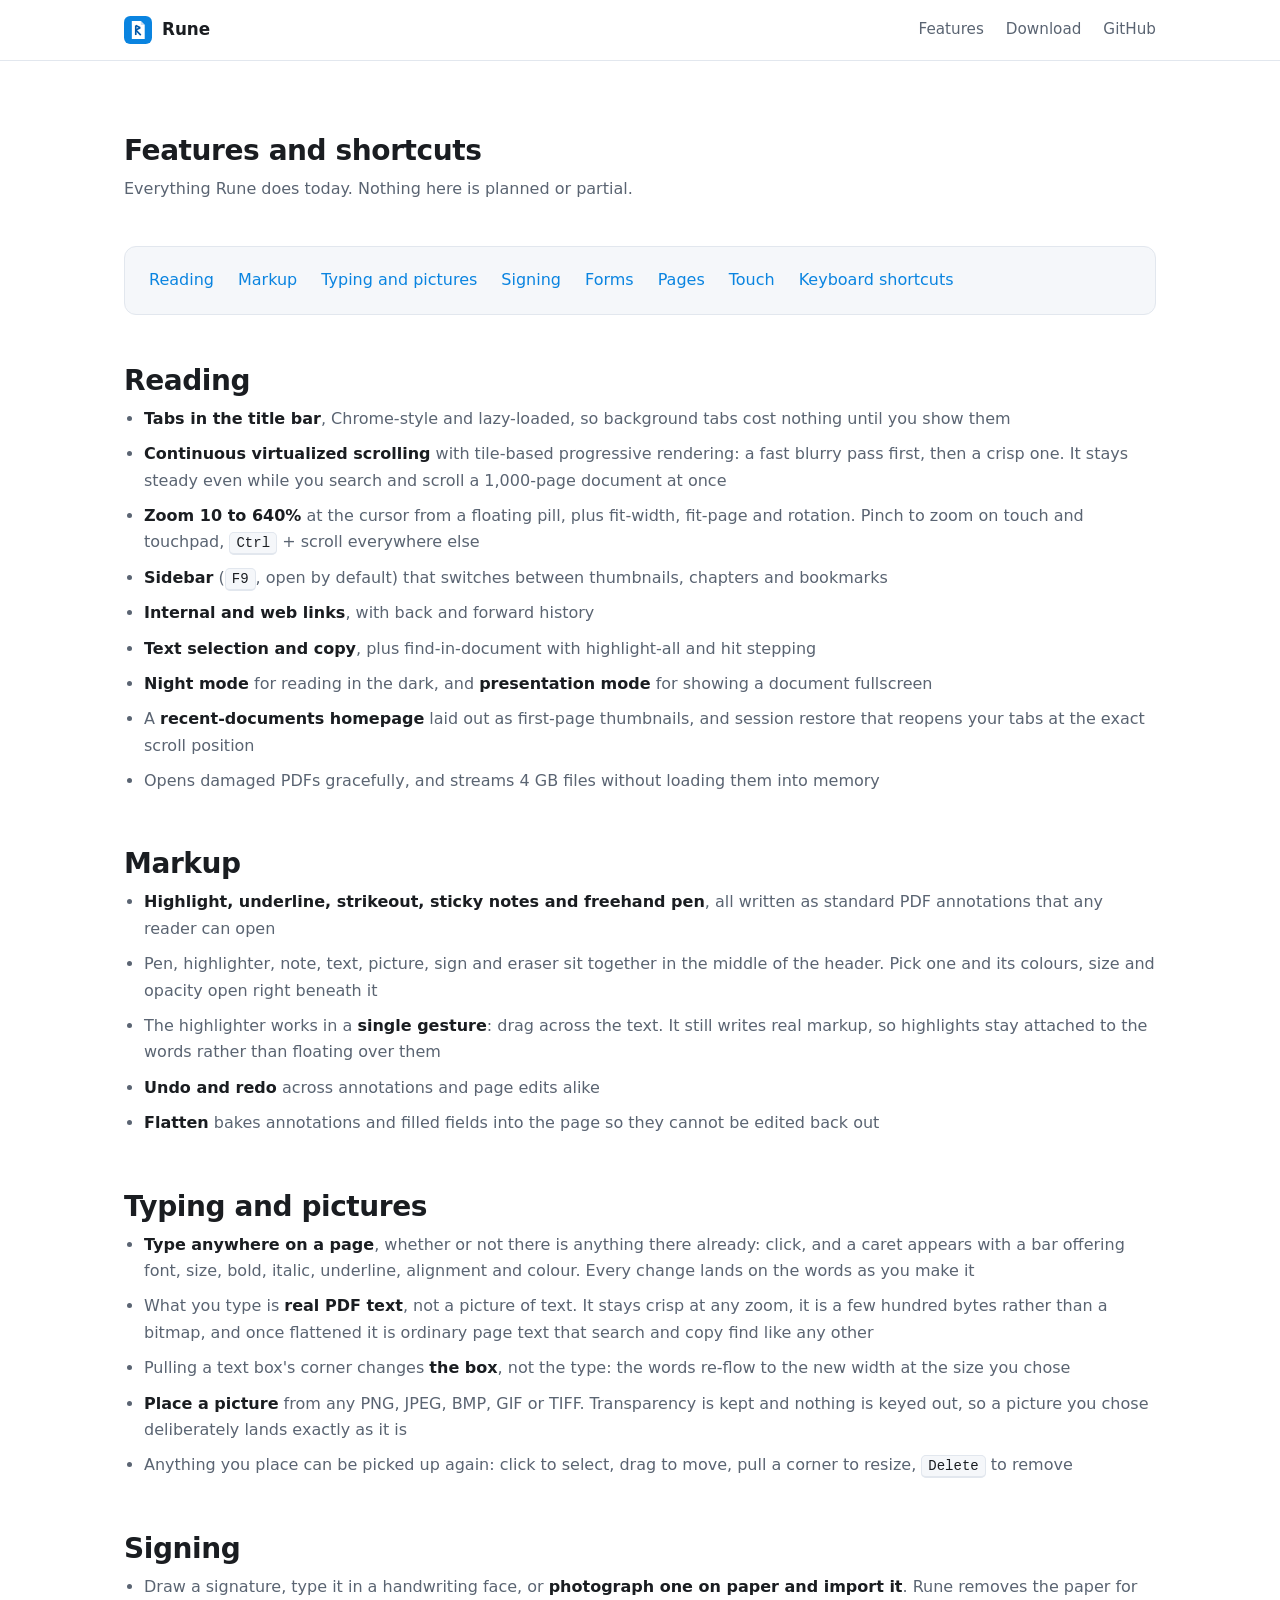
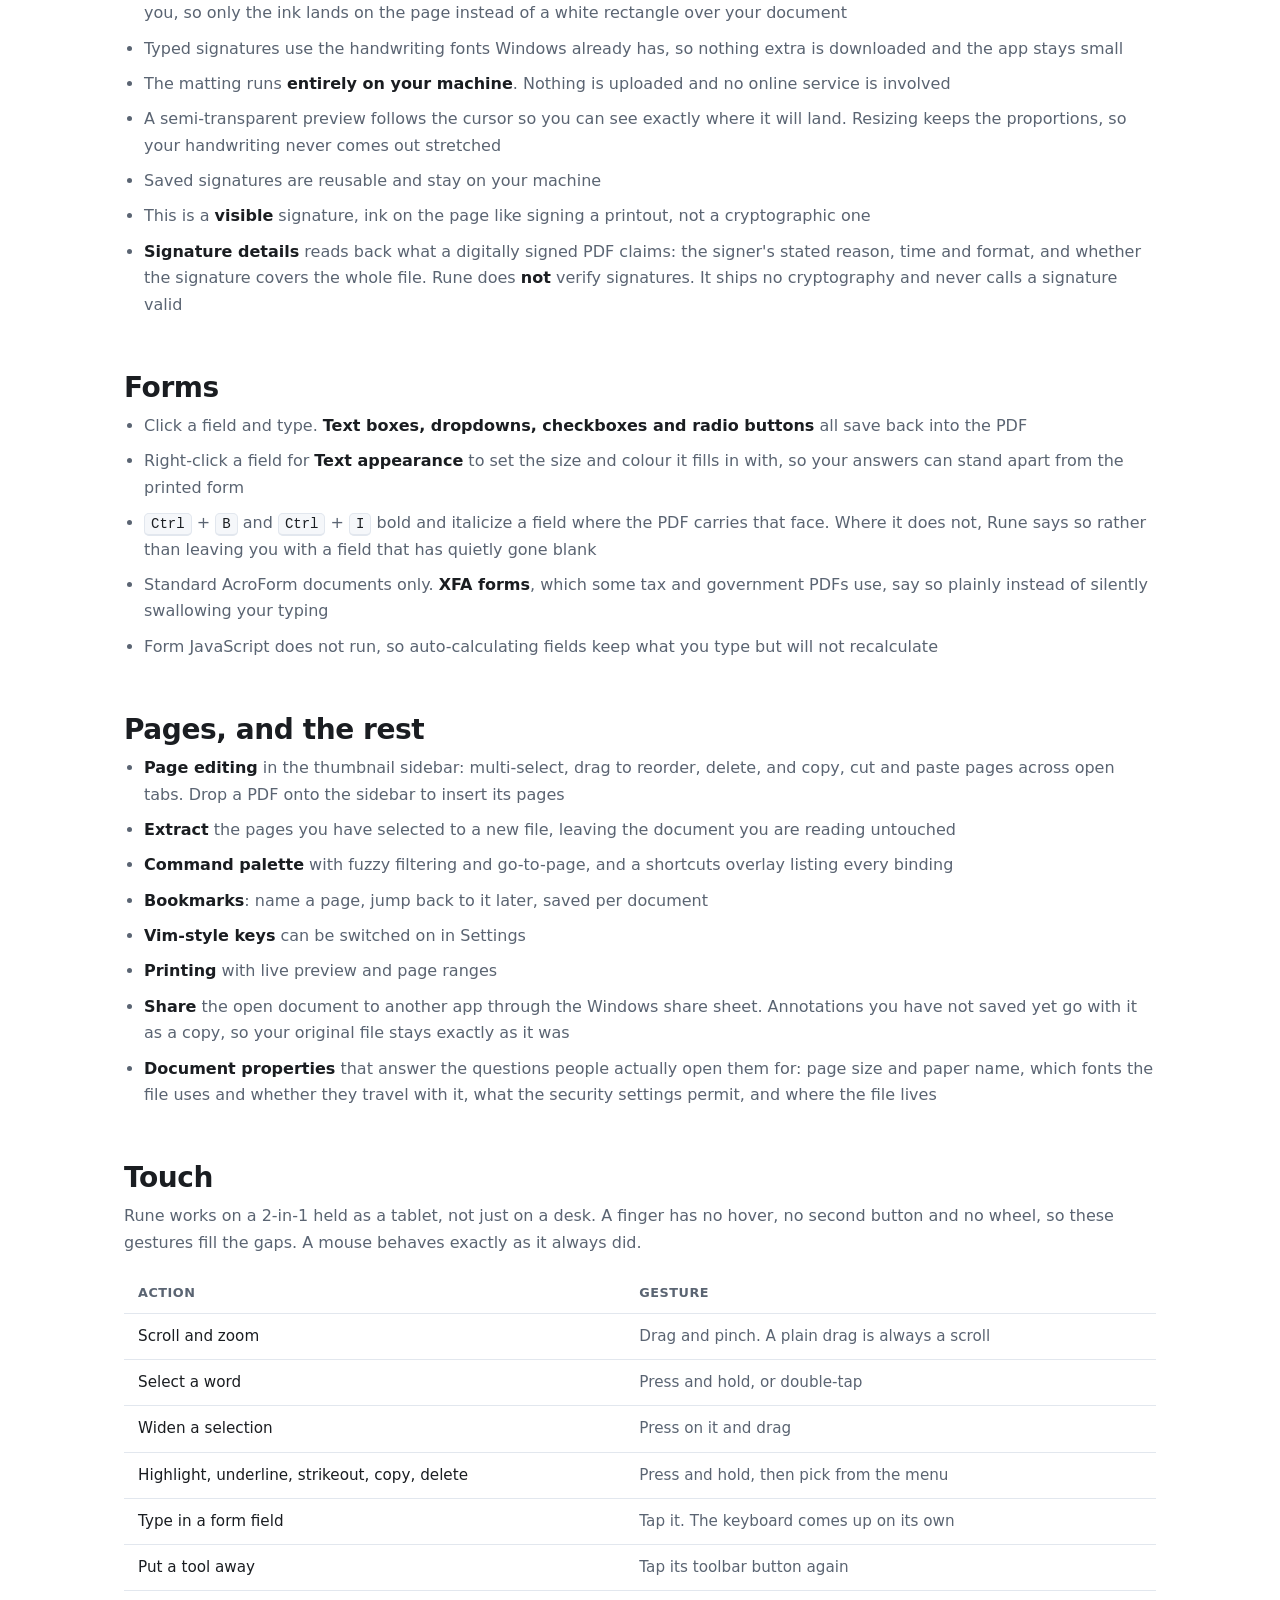
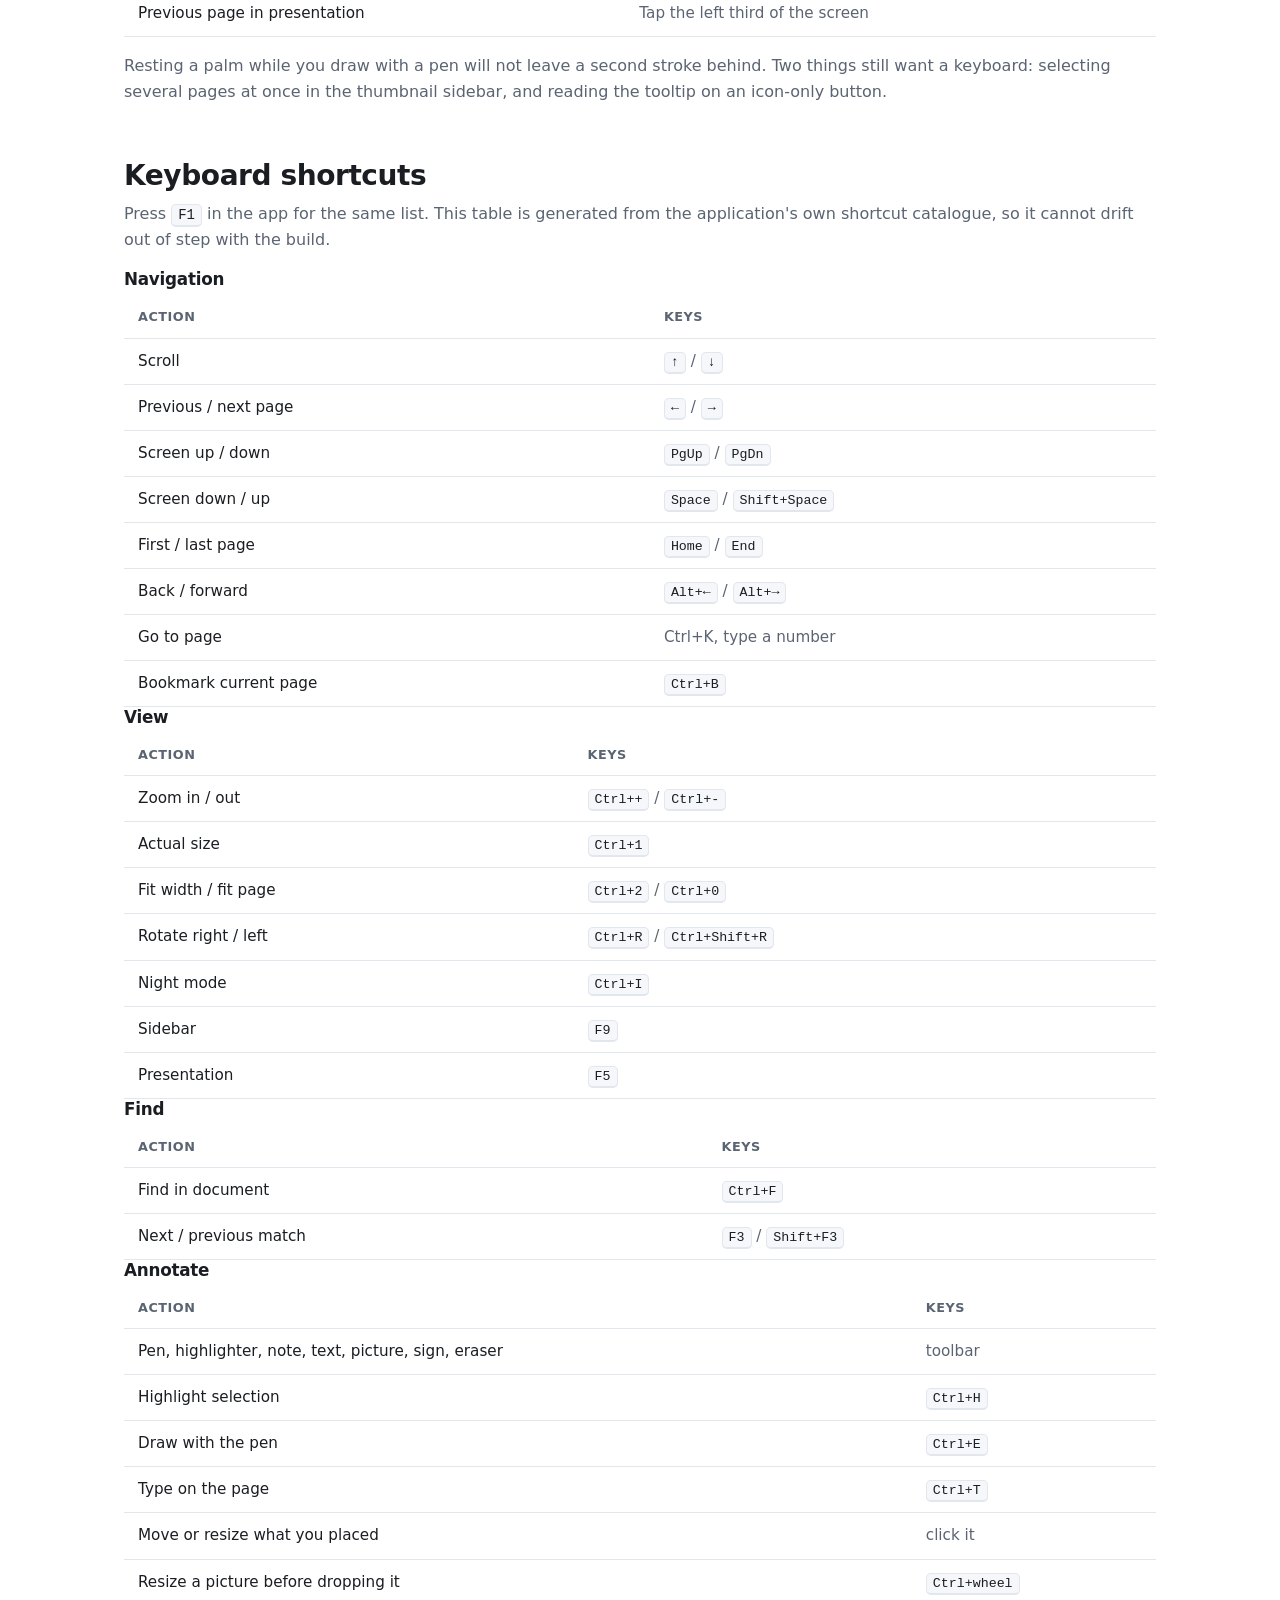
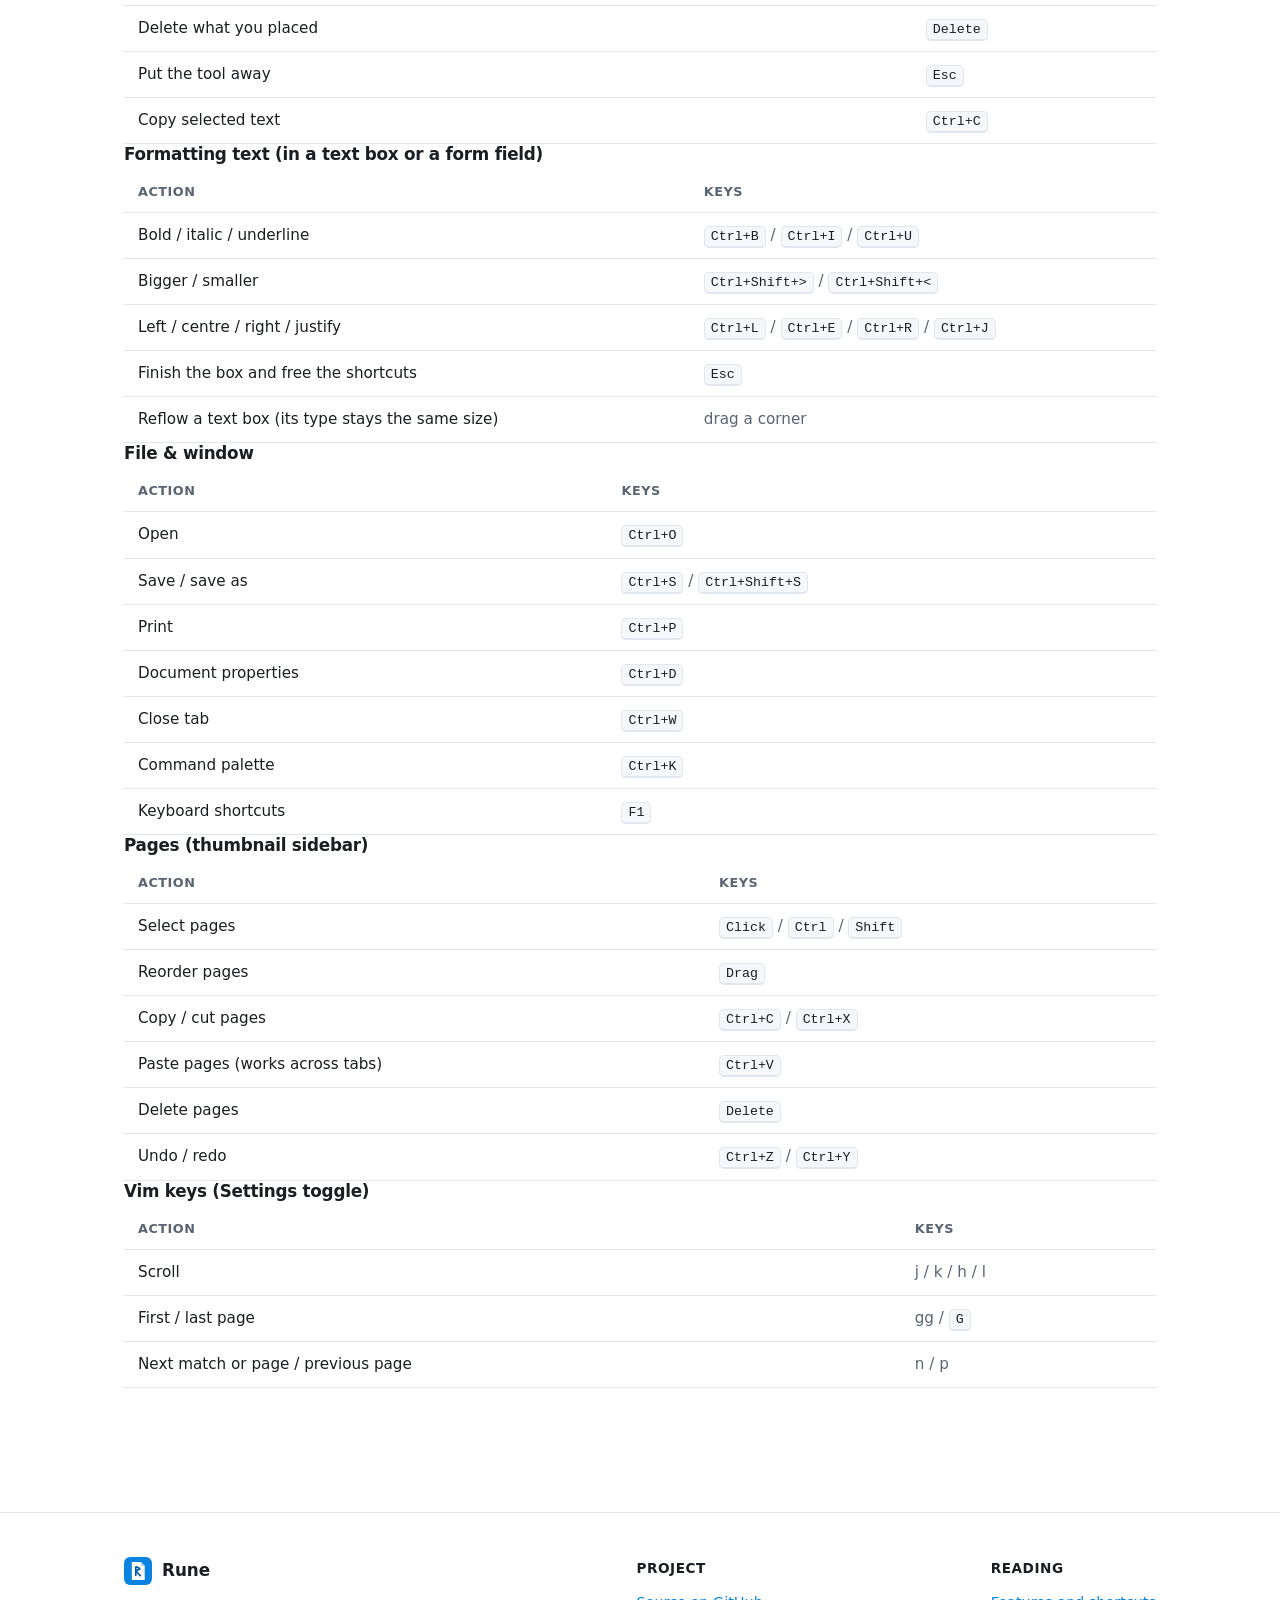
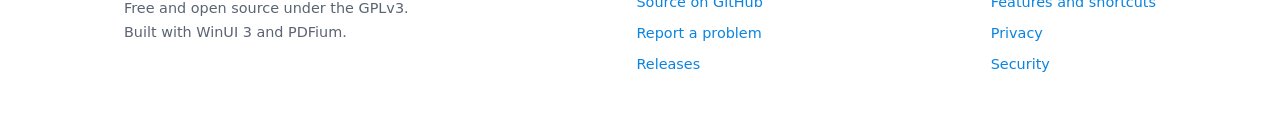
==== site/features.html @ 2edff121 "A website, and a toolbar a screen reader can read Two separate things that both wanted doing before " ====
<!doctype html>
<html lang="en">
<head>
<meta charset="utf-8">
<meta name="viewport" content="width=device-width, initial-scale=1">
<title>Features and shortcuts - Rune</title>
<meta name="description" content="Everything Rune does, and every keyboard shortcut it ships: reading, markup, typing on a page, signing, forms, page editing and touch.">
<link rel="icon" href="img/rune.svg" type="image/svg+xml">
<link rel="stylesheet" href="style.css">
</head>
<body>

<header class="site">
  <div class="wrap">
    <a class="brand" href="./">
      <img src="img/rune.svg" alt="">
      Rune
    </a>
    <nav>
      <a href="features.html">Features</a>
      <a href="index.html#download">Download</a>
      <a class="hide-sm" href="https://github.com/DanialJaved/rune">GitHub</a>
    </nav>
  </div>
</header>

<main>
<section>
  <div class="wrap">

    <div class="section-head" style="text-align:left;max-width:none">
      <h2>Features and shortcuts</h2>
      <p>Everything Rune does today. Nothing here is planned or partial.</p>
    </div>

    <nav class="toc" aria-label="On this page">
      <ul>
        <li><a href="#reading">Reading</a></li>
        <li><a href="#markup">Markup</a></li>
        <li><a href="#typing">Typing and pictures</a></li>
        <li><a href="#signing">Signing</a></li>
        <li><a href="#forms">Forms</a></li>
        <li><a href="#pages">Pages</a></li>
        <li><a href="#touch">Touch</a></li>
        <li><a href="#shortcuts">Keyboard shortcuts</a></li>
      </ul>
    </nav>

    <!-- ---------------------------------------------------------- reading -->
    <div class="feature-block" id="reading">
      <h2>Reading</h2>
      <ul>
        <li><strong>Tabs in the title bar</strong>, Chrome-style and lazy-loaded, so background tabs cost nothing until you show them</li>
        <li><strong>Continuous virtualized scrolling</strong> with tile-based progressive rendering: a fast blurry pass first, then a crisp one. It stays steady even while you search and scroll a 1,000-page document at once</li>
        <li><strong>Zoom 10 to 640%</strong> at the cursor from a floating pill, plus fit-width, fit-page and rotation. Pinch to zoom on touch and touchpad, <kbd>Ctrl</kbd> + scroll everywhere else</li>
        <li><strong>Sidebar</strong> (<kbd>F9</kbd>, open by default) that switches between thumbnails, chapters and bookmarks</li>
        <li><strong>Internal and web links</strong>, with back and forward history</li>
        <li><strong>Text selection and copy</strong>, plus find-in-document with highlight-all and hit stepping</li>
        <li><strong>Night mode</strong> for reading in the dark, and <strong>presentation mode</strong> for showing a document fullscreen</li>
        <li>A <strong>recent-documents homepage</strong> laid out as first-page thumbnails, and session restore that reopens your tabs at the exact scroll position</li>
        <li>Opens damaged PDFs gracefully, and streams 4 GB files without loading them into memory</li>
      </ul>
    </div>

    <!-- ---------------------------------------------------------- markup -->
    <div class="feature-block" id="markup">
      <h2>Markup</h2>
      <ul>
        <li><strong>Highlight, underline, strikeout, sticky notes and freehand pen</strong>, all written as standard PDF annotations that any reader can open</li>
        <li>Pen, highlighter, note, text, picture, sign and eraser sit together in the middle of the header. Pick one and its colours, size and opacity open right beneath it</li>
        <li>The highlighter works in a <strong>single gesture</strong>: drag across the text. It still writes real markup, so highlights stay attached to the words rather than floating over them</li>
        <li><strong>Undo and redo</strong> across annotations and page edits alike</li>
        <li><strong>Flatten</strong> bakes annotations and filled fields into the page so they cannot be edited back out</li>
      </ul>
    </div>

    <!-- ---------------------------------------------------------- typing -->
    <div class="feature-block" id="typing">
      <h2>Typing and pictures</h2>
      <ul>
        <li><strong>Type anywhere on a page</strong>, whether or not there is anything there already: click, and a caret appears with a bar offering font, size, bold, italic, underline, alignment and colour. Every change lands on the words as you make it</li>
        <li>What you type is <strong>real PDF text</strong>, not a picture of text. It stays crisp at any zoom, it is a few hundred bytes rather than a bitmap, and once flattened it is ordinary page text that search and copy find like any other</li>
        <li>Pulling a text box's corner changes <strong>the box</strong>, not the type: the words re-flow to the new width at the size you chose</li>
        <li><strong>Place a picture</strong> from any PNG, JPEG, BMP, GIF or TIFF. Transparency is kept and nothing is keyed out, so a picture you chose deliberately lands exactly as it is</li>
        <li>Anything you place can be picked up again: click to select, drag to move, pull a corner to resize, <kbd>Delete</kbd> to remove</li>
      </ul>
    </div>

    <!-- ---------------------------------------------------------- signing -->
    <div class="feature-block" id="signing">
      <h2>Signing</h2>
      <ul>
        <li>Draw a signature, type it in a handwriting face, or <strong>photograph one on paper and import it</strong>. Rune removes the paper for you, so only the ink lands on the page instead of a white rectangle over your document</li>
        <li>Typed signatures use the handwriting fonts Windows already has, so nothing extra is downloaded and the app stays small</li>
        <li>The matting runs <strong>entirely on your machine</strong>. Nothing is uploaded and no online service is involved</li>
        <li>A semi-transparent preview follows the cursor so you can see exactly where it will land. Resizing keeps the proportions, so your handwriting never comes out stretched</li>
        <li>Saved signatures are reusable and stay on your machine</li>
        <li>This is a <strong>visible</strong> signature, ink on the page like signing a printout, not a cryptographic one</li>
        <li><strong>Signature details</strong> reads back what a digitally signed PDF claims: the signer's stated reason, time and format, and whether the signature covers the whole file. Rune does <strong>not</strong> verify signatures. It ships no cryptography and never calls a signature valid</li>
      </ul>
    </div>

    <!-- ---------------------------------------------------------- forms -->
    <div class="feature-block" id="forms">
      <h2>Forms</h2>
      <ul>
        <li>Click a field and type. <strong>Text boxes, dropdowns, checkboxes and radio buttons</strong> all save back into the PDF</li>
        <li>Right-click a field for <strong>Text appearance</strong> to set the size and colour it fills in with, so your answers can stand apart from the printed form</li>
        <li><kbd>Ctrl</kbd> + <kbd>B</kbd> and <kbd>Ctrl</kbd> + <kbd>I</kbd> bold and italicize a field where the PDF carries that face. Where it does not, Rune says so rather than leaving you with a field that has quietly gone blank</li>
        <li>Standard AcroForm documents only. <strong>XFA forms</strong>, which some tax and government PDFs use, say so plainly instead of silently swallowing your typing</li>
        <li>Form JavaScript does not run, so auto-calculating fields keep what you type but will not recalculate</li>
      </ul>
    </div>

    <!-- ---------------------------------------------------------- pages -->
    <div class="feature-block" id="pages">
      <h2>Pages, and the rest</h2>
      <ul>
        <li><strong>Page editing</strong> in the thumbnail sidebar: multi-select, drag to reorder, delete, and copy, cut and paste pages across open tabs. Drop a PDF onto the sidebar to insert its pages</li>
        <li><strong>Extract</strong> the pages you have selected to a new file, leaving the document you are reading untouched</li>
        <li><strong>Command palette</strong> with fuzzy filtering and go-to-page, and a shortcuts overlay listing every binding</li>
        <li><strong>Bookmarks</strong>: name a page, jump back to it later, saved per document</li>
        <li><strong>Vim-style keys</strong> can be switched on in Settings</li>
        <li><strong>Printing</strong> with live preview and page ranges</li>
        <li><strong>Share</strong> the open document to another app through the Windows share sheet. Annotations you have not saved yet go with it as a copy, so your original file stays exactly as it was</li>
        <li><strong>Document properties</strong> that answer the questions people actually open them for: page size and paper name, which fonts the file uses and whether they travel with it, what the security settings permit, and where the file lives</li>
      </ul>
    </div>

    <!-- ---------------------------------------------------------- touch -->
    <div class="feature-block" id="touch">
      <h2>Touch</h2>
      <p style="color:var(--fg-soft)">
        Rune works on a 2-in-1 held as a tablet, not just on a desk. A finger has
        no hover, no second button and no wheel, so these gestures fill the gaps.
        A mouse behaves exactly as it always did.
      </p>
      <div class="tablewrap">
        <table>
          <thead><tr><th>Action</th><th>Gesture</th></tr></thead>
          <tbody>
            <tr><td>Scroll and zoom</td><td>Drag and pinch. A plain drag is always a scroll</td></tr>
            <tr><td>Select a word</td><td>Press and hold, or double-tap</td></tr>
            <tr><td>Widen a selection</td><td>Press on it and drag</td></tr>
            <tr><td>Highlight, underline, strikeout, copy, delete</td><td>Press and hold, then pick from the menu</td></tr>
            <tr><td>Type in a form field</td><td>Tap it. The keyboard comes up on its own</td></tr>
            <tr><td>Put a tool away</td><td>Tap its toolbar button again</td></tr>
            <tr><td>Previous page in presentation</td><td>Tap the left third of the screen</td></tr>
          </tbody>
        </table>
      </div>
      <p style="color:var(--fg-soft);margin-top:16px">
        Resting a palm while you draw with a pen will not leave a second stroke
        behind. Two things still want a keyboard: selecting several pages at once
        in the thumbnail sidebar, and reading the tooltip on an icon-only button.
      </p>
    </div>

    <!-- ---------------------------------------------------------- shortcuts -->
    <div class="feature-block" id="shortcuts">
      <h2>Keyboard shortcuts</h2>
      <p style="color:var(--fg-soft)">
        Press <kbd>F1</kbd> in the app for the same list. This table is generated
        from the application's own shortcut catalogue, so it cannot drift out of
        step with the build.
      </p>

      <!-- BEGIN GENERATED SHORTCUTS: do not edit by hand.
           Regenerate with tools/gen-site-shortcuts.ps1 -->
      <h3>Navigation</h3>
      <div class="tablewrap">
        <table>
          <thead><tr><th>Action</th><th>Keys</th></tr></thead>
          <tbody>
            <tr><td>Scroll</td><td><kbd>↑</kbd> / <kbd>↓</kbd></td></tr>
            <tr><td>Previous / next page</td><td><kbd>←</kbd> / <kbd>→</kbd></td></tr>
            <tr><td>Screen up / down</td><td><kbd>PgUp</kbd> / <kbd>PgDn</kbd></td></tr>
            <tr><td>Screen down / up</td><td><kbd>Space</kbd> / <kbd>Shift+Space</kbd></td></tr>
            <tr><td>First / last page</td><td><kbd>Home</kbd> / <kbd>End</kbd></td></tr>
            <tr><td>Back / forward</td><td><kbd>Alt+←</kbd> / <kbd>Alt+→</kbd></td></tr>
            <tr><td>Go to page</td><td>Ctrl+K, type a number</td></tr>
            <tr><td>Bookmark current page</td><td><kbd>Ctrl+B</kbd></td></tr>
          </tbody>
        </table>
      </div>

      <h3>View</h3>
      <div class="tablewrap">
        <table>
          <thead><tr><th>Action</th><th>Keys</th></tr></thead>
          <tbody>
            <tr><td>Zoom in / out</td><td><kbd>Ctrl++</kbd> / <kbd>Ctrl+-</kbd></td></tr>
            <tr><td>Actual size</td><td><kbd>Ctrl+1</kbd></td></tr>
            <tr><td>Fit width / fit page</td><td><kbd>Ctrl+2</kbd> / <kbd>Ctrl+0</kbd></td></tr>
            <tr><td>Rotate right / left</td><td><kbd>Ctrl+R</kbd> / <kbd>Ctrl+Shift+R</kbd></td></tr>
            <tr><td>Night mode</td><td><kbd>Ctrl+I</kbd></td></tr>
            <tr><td>Sidebar</td><td><kbd>F9</kbd></td></tr>
            <tr><td>Presentation</td><td><kbd>F5</kbd></td></tr>
          </tbody>
        </table>
      </div>

      <h3>Find</h3>
      <div class="tablewrap">
        <table>
          <thead><tr><th>Action</th><th>Keys</th></tr></thead>
          <tbody>
            <tr><td>Find in document</td><td><kbd>Ctrl+F</kbd></td></tr>
            <tr><td>Next / previous match</td><td><kbd>F3</kbd> / <kbd>Shift+F3</kbd></td></tr>
          </tbody>
        </table>
      </div>

      <h3>Annotate</h3>
      <div class="tablewrap">
        <table>
          <thead><tr><th>Action</th><th>Keys</th></tr></thead>
          <tbody>
            <tr><td>Pen, highlighter, note, text, picture, sign, eraser</td><td>toolbar</td></tr>
            <tr><td>Highlight selection</td><td><kbd>Ctrl+H</kbd></td></tr>
            <tr><td>Draw with the pen</td><td><kbd>Ctrl+E</kbd></td></tr>
            <tr><td>Type on the page</td><td><kbd>Ctrl+T</kbd></td></tr>
            <tr><td>Move or resize what you placed</td><td>click it</td></tr>
            <tr><td>Resize a picture before dropping it</td><td><kbd>Ctrl+wheel</kbd></td></tr>
            <tr><td>Delete what you placed</td><td><kbd>Delete</kbd></td></tr>
            <tr><td>Put the tool away</td><td><kbd>Esc</kbd></td></tr>
            <tr><td>Copy selected text</td><td><kbd>Ctrl+C</kbd></td></tr>
          </tbody>
        </table>
      </div>

      <h3>Formatting text (in a text box or a form field)</h3>
      <div class="tablewrap">
        <table>
          <thead><tr><th>Action</th><th>Keys</th></tr></thead>
          <tbody>
            <tr><td>Bold / italic / underline</td><td><kbd>Ctrl+B</kbd> / <kbd>Ctrl+I</kbd> / <kbd>Ctrl+U</kbd></td></tr>
            <tr><td>Bigger / smaller</td><td><kbd>Ctrl+Shift+&gt;</kbd> / <kbd>Ctrl+Shift+&lt;</kbd></td></tr>
            <tr><td>Left / centre / right / justify</td><td><kbd>Ctrl+L</kbd> / <kbd>Ctrl+E</kbd> / <kbd>Ctrl+R</kbd> / <kbd>Ctrl+J</kbd></td></tr>
            <tr><td>Finish the box and free the shortcuts</td><td><kbd>Esc</kbd></td></tr>
            <tr><td>Reflow a text box (its type stays the same size)</td><td>drag a corner</td></tr>
          </tbody>
        </table>
      </div>

      <h3>File &amp; window</h3>
      <div class="tablewrap">
        <table>
          <thead><tr><th>Action</th><th>Keys</th></tr></thead>
          <tbody>
            <tr><td>Open</td><td><kbd>Ctrl+O</kbd></td></tr>
            <tr><td>Save / save as</td><td><kbd>Ctrl+S</kbd> / <kbd>Ctrl+Shift+S</kbd></td></tr>
            <tr><td>Print</td><td><kbd>Ctrl+P</kbd></td></tr>
            <tr><td>Document properties</td><td><kbd>Ctrl+D</kbd></td></tr>
            <tr><td>Close tab</td><td><kbd>Ctrl+W</kbd></td></tr>
            <tr><td>Command palette</td><td><kbd>Ctrl+K</kbd></td></tr>
            <tr><td>Keyboard shortcuts</td><td><kbd>F1</kbd></td></tr>
          </tbody>
        </table>
      </div>

      <h3>Pages (thumbnail sidebar)</h3>
      <div class="tablewrap">
        <table>
          <thead><tr><th>Action</th><th>Keys</th></tr></thead>
          <tbody>
            <tr><td>Select pages</td><td><kbd>Click</kbd> / <kbd>Ctrl</kbd> / <kbd>Shift</kbd></td></tr>
            <tr><td>Reorder pages</td><td><kbd>Drag</kbd></td></tr>
            <tr><td>Copy / cut pages</td><td><kbd>Ctrl+C</kbd> / <kbd>Ctrl+X</kbd></td></tr>
            <tr><td>Paste pages (works across tabs)</td><td><kbd>Ctrl+V</kbd></td></tr>
            <tr><td>Delete pages</td><td><kbd>Delete</kbd></td></tr>
            <tr><td>Undo / redo</td><td><kbd>Ctrl+Z</kbd> / <kbd>Ctrl+Y</kbd></td></tr>
          </tbody>
        </table>
      </div>

      <h3>Vim keys (Settings toggle)</h3>
      <div class="tablewrap">
        <table>
          <thead><tr><th>Action</th><th>Keys</th></tr></thead>
          <tbody>
            <tr><td>Scroll</td><td>j / k / h / l</td></tr>
            <tr><td>First / last page</td><td>gg / <kbd>G</kbd></td></tr>
            <tr><td>Next match or page / previous page</td><td>n / p</td></tr>
          </tbody>
        </table>
      </div>

      <!-- END GENERATED SHORTCUTS -->

    </div>

  </div>
</section>
</main>

<footer class="site">
  <div class="wrap cols">
    <div>
      <a class="brand" href="./"><img src="img/rune.svg" alt="">Rune</a>
      <p style="margin-top:12px">
        Free and open source under the GPLv3.<br>
        Built with WinUI 3 and PDFium.
      </p>
    </div>
    <div>
      <h4>Project</h4>
      <ul>
        <li><a href="https://github.com/DanialJaved/rune">Source on GitHub</a></li>
        <li><a href="https://github.com/DanialJaved/rune/issues">Report a problem</a></li>
        <li><a href="https://github.com/DanialJaved/rune/releases">Releases</a></li>
      </ul>
    </div>
    <div>
      <h4>Reading</h4>
      <ul>
        <li><a href="features.html">Features and shortcuts</a></li>
        <li><a href="privacy.html">Privacy</a></li>
        <li><a href="https://github.com/DanialJaved/rune/blob/main/SECURITY.md">Security</a></li>
      </ul>
    </div>
  </div>
</footer>

</body>
</html>
---- site/style.css ----
/* Rune's website. One stylesheet, no build step, no dependencies.
   Accent colours are the app icon's own gradient (assets/rune.svg). */

:root {
  --accent: #0A84E0;
  --accent-deep: #0057A8;
  --bg: #ffffff;
  --bg-soft: #f5f7fa;
  --bg-card: #ffffff;
  --fg: #1a1d21;
  --fg-soft: #5a6472;
  --line: #e2e7ee;
  --shadow: 0 1px 2px rgba(16, 24, 40, .05), 0 8px 24px rgba(16, 24, 40, .07);
  --radius: 12px;
  --maxw: 1080px;
}

@media (prefers-color-scheme: dark) {
  :root {
    --accent: #4aa8f0;
    --accent-deep: #0A84E0;
    --bg: #16191d;
    --bg-soft: #1c2025;
    --bg-card: #1f242a;
    --fg: #e8ecf1;
    --fg-soft: #9aa5b4;
    --line: #2c333b;
    --shadow: 0 1px 2px rgba(0, 0, 0, .3), 0 8px 24px rgba(0, 0, 0, .35);
  }
}

* { box-sizing: border-box; }

html { scroll-behavior: smooth; }
@media (prefers-reduced-motion: reduce) {
  html { scroll-behavior: auto; }
}

body {
  margin: 0;
  background: var(--bg);
  color: var(--fg);
  font: 16px/1.65 "Segoe UI Variable Text", "Segoe UI", system-ui, -apple-system, sans-serif;
  -webkit-font-smoothing: antialiased;
}

.wrap { max-width: var(--maxw); margin: 0 auto; padding: 0 24px; }

a { color: var(--accent); text-decoration: none; }
a:hover { text-decoration: underline; }

/* Keyboard focus must stay visible: this site documents a keyboard-first app. */
a:focus-visible, button:focus-visible {
  outline: 2px solid var(--accent);
  outline-offset: 3px;
  border-radius: 4px;
}

h1, h2, h3 { line-height: 1.25; letter-spacing: -0.015em; }
h2 { font-size: 1.75rem; margin: 0 0 8px; }
h3 { font-size: 1.05rem; margin: 0 0 6px; }
p { margin: 0 0 16px; }

code, kbd {
  font-family: "Cascadia Code", ui-monospace, Consolas, monospace;
  font-size: .875em;
}

/* ---------------------------------------------------------------- header */

header.site {
  position: sticky;
  top: 0;
  z-index: 10;
  background: color-mix(in srgb, var(--bg) 88%, transparent);
  backdrop-filter: saturate(180%) blur(12px);
  border-bottom: 1px solid var(--line);
}

header.site .wrap {
  display: flex;
  align-items: center;
  gap: 12px;
  height: 60px;
}

.brand {
  display: flex;
  align-items: center;
  gap: 10px;
  font-weight: 600;
  color: var(--fg);
  font-size: 1.05rem;
}
.brand img { width: 28px; height: 28px; }

header.site nav {
  margin-left: auto;
  display: flex;
  gap: 22px;
  align-items: center;
}
header.site nav a { color: var(--fg-soft); font-size: .95rem; }
header.site nav a:hover { color: var(--fg); text-decoration: none; }

/* ---------------------------------------------------------------- hero */

.hero { text-align: center; padding: 72px 0 8px; }
.hero img.mark { width: 84px; height: 84px; }
.hero h1 {
  font-size: clamp(2.2rem, 6vw, 3.4rem);
  margin: 18px 0 10px;
}
.hero .tagline {
  font-size: clamp(1.05rem, 2.4vw, 1.3rem);
  color: var(--fg-soft);
  max-width: 620px;
  margin: 0 auto 28px;
}

.cta { display: flex; gap: 12px; justify-content: center; flex-wrap: wrap; }

.btn {
  display: inline-flex;
  align-items: center;
  gap: 8px;
  padding: 12px 22px;
  border-radius: 8px;
  font-weight: 600;
  font-size: 1rem;
  border: 1px solid transparent;
  cursor: pointer;
}
.btn-primary {
  background: linear-gradient(180deg, var(--accent), var(--accent-deep));
  color: #fff;
}
.btn-primary:hover { text-decoration: none; filter: brightness(1.07); }
.btn-secondary {
  background: var(--bg-card);
  border-color: var(--line);
  color: var(--fg);
}
.btn-secondary:hover { text-decoration: none; border-color: var(--accent); }

.hero .note { color: var(--fg-soft); font-size: .9rem; margin-top: 18px; }

.shot {
  width: 100%;
  height: auto;
  border-radius: var(--radius);
  border: 1px solid var(--line);
  box-shadow: var(--shadow);
  display: block;
}
.hero-shot { margin: 48px 0 0; }

/* ---------------------------------------------------------------- sections */

section { padding: 72px 0; }
section.soft { background: var(--bg-soft); border-block: 1px solid var(--line); }

.section-head { text-align: center; max-width: 640px; margin: 0 auto 44px; }
.section-head p { color: var(--fg-soft); margin: 0; }

.grid {
  display: grid;
  gap: 20px;
  grid-template-columns: repeat(auto-fit, minmax(260px, 1fr));
}

.card {
  background: var(--bg-card);
  border: 1px solid var(--line);
  border-radius: var(--radius);
  padding: 22px;
}
.card p { color: var(--fg-soft); margin: 0; font-size: .95rem; }
.card .icon {
  width: 34px; height: 34px;
  display: grid; place-items: center;
  border-radius: 8px;
  background: color-mix(in srgb, var(--accent) 14%, transparent);
  color: var(--accent);
  margin-bottom: 12px;
}
.card .icon svg { width: 19px; height: 19px; }

/* Alternating screenshot + prose rows */
.showcase { display: grid; gap: 56px; }
.row {
  display: grid;
  grid-template-columns: 1fr 1.25fr;
  gap: 40px;
  align-items: center;
}
.row.flip .copy { order: 2; }
.row .copy p { color: var(--fg-soft); margin: 0; }

/* ---------------------------------------------------------------- download */

.dl-grid { display: grid; gap: 20px; grid-template-columns: repeat(auto-fit, minmax(280px, 1fr)); }
.dl {
  background: var(--bg-card);
  border: 1px solid var(--line);
  border-radius: var(--radius);
  padding: 24px;
  display: flex;
  flex-direction: column;
}
.dl.primary { border-color: var(--accent); }
.dl h3 { display: flex; align-items: center; gap: 8px; }
.dl .badge {
  font-size: .7rem;
  font-weight: 700;
  letter-spacing: .04em;
  text-transform: uppercase;
  color: #fff;
  background: var(--accent);
  padding: 2px 7px;
  border-radius: 999px;
}
.dl p { color: var(--fg-soft); font-size: .93rem; flex: 1; }
.dl pre {
  background: var(--bg-soft);
  border: 1px solid var(--line);
  border-radius: 8px;
  padding: 10px 12px;
  overflow-x: auto;
  margin: 0 0 16px;
  font-size: .82rem;
}
.dl .btn { justify-content: center; }

.callout {
  border-left: 3px solid var(--accent);
  background: var(--bg-soft);
  padding: 14px 18px;
  border-radius: 0 8px 8px 0;
  color: var(--fg-soft);
  font-size: .93rem;
  margin-top: 28px;
}
.callout strong { color: var(--fg); }

/* ---------------------------------------------------------------- tables */

.tablewrap { overflow-x: auto; }
table { border-collapse: collapse; width: 100%; font-size: .95rem; }
th, td { text-align: left; padding: 10px 14px; border-bottom: 1px solid var(--line); }
th { font-weight: 600; color: var(--fg-soft); font-size: .8rem; text-transform: uppercase; letter-spacing: .04em; }
td:last-child { white-space: nowrap; color: var(--fg-soft); }

kbd {
  background: var(--bg-soft);
  border: 1px solid var(--line);
  border-bottom-width: 2px;
  border-radius: 5px;
  padding: 2px 6px;
  color: var(--fg);
  white-space: nowrap;
}

/* ---------------------------------------------------------------- features page */

.feature-block { margin-bottom: 52px; }
.feature-block ul { margin: 0; padding-left: 20px; color: var(--fg-soft); }
.feature-block li { margin-bottom: 9px; }
.feature-block li strong { color: var(--fg); }

.toc {
  background: var(--bg-soft);
  border: 1px solid var(--line);
  border-radius: var(--radius);
  padding: 20px 24px;
  margin-bottom: 48px;
}
.toc ul { list-style: none; margin: 0; padding: 0; display: flex; flex-wrap: wrap; gap: 8px 24px; }

/* ---------------------------------------------------------------- footer */

footer.site {
  border-top: 1px solid var(--line);
  padding: 44px 0;
  color: var(--fg-soft);
  font-size: .9rem;
}
footer.site .cols { display: flex; gap: 40px; flex-wrap: wrap; justify-content: space-between; }
footer.site ul { list-style: none; margin: 0; padding: 0; }
footer.site li { margin-bottom: 7px; }
footer.site h4 { color: var(--fg); font-size: .85rem; margin: 0 0 12px; text-transform: uppercase; letter-spacing: .04em; }

/* ---------------------------------------------------------------- responsive */

@media (max-width: 800px) {
  .row { grid-template-columns: 1fr; gap: 20px; }
  .row.flip .copy { order: 0; }
  section { padding: 52px 0; }
  .hero { padding: 48px 0 8px; }
  header.site nav { gap: 16px; }
}

@media (max-width: 560px) {
  header.site nav a.hide-sm { display: none; }
  .wrap { padding: 0 18px; }
  .btn { width: 100%; justify-content: center; }
}
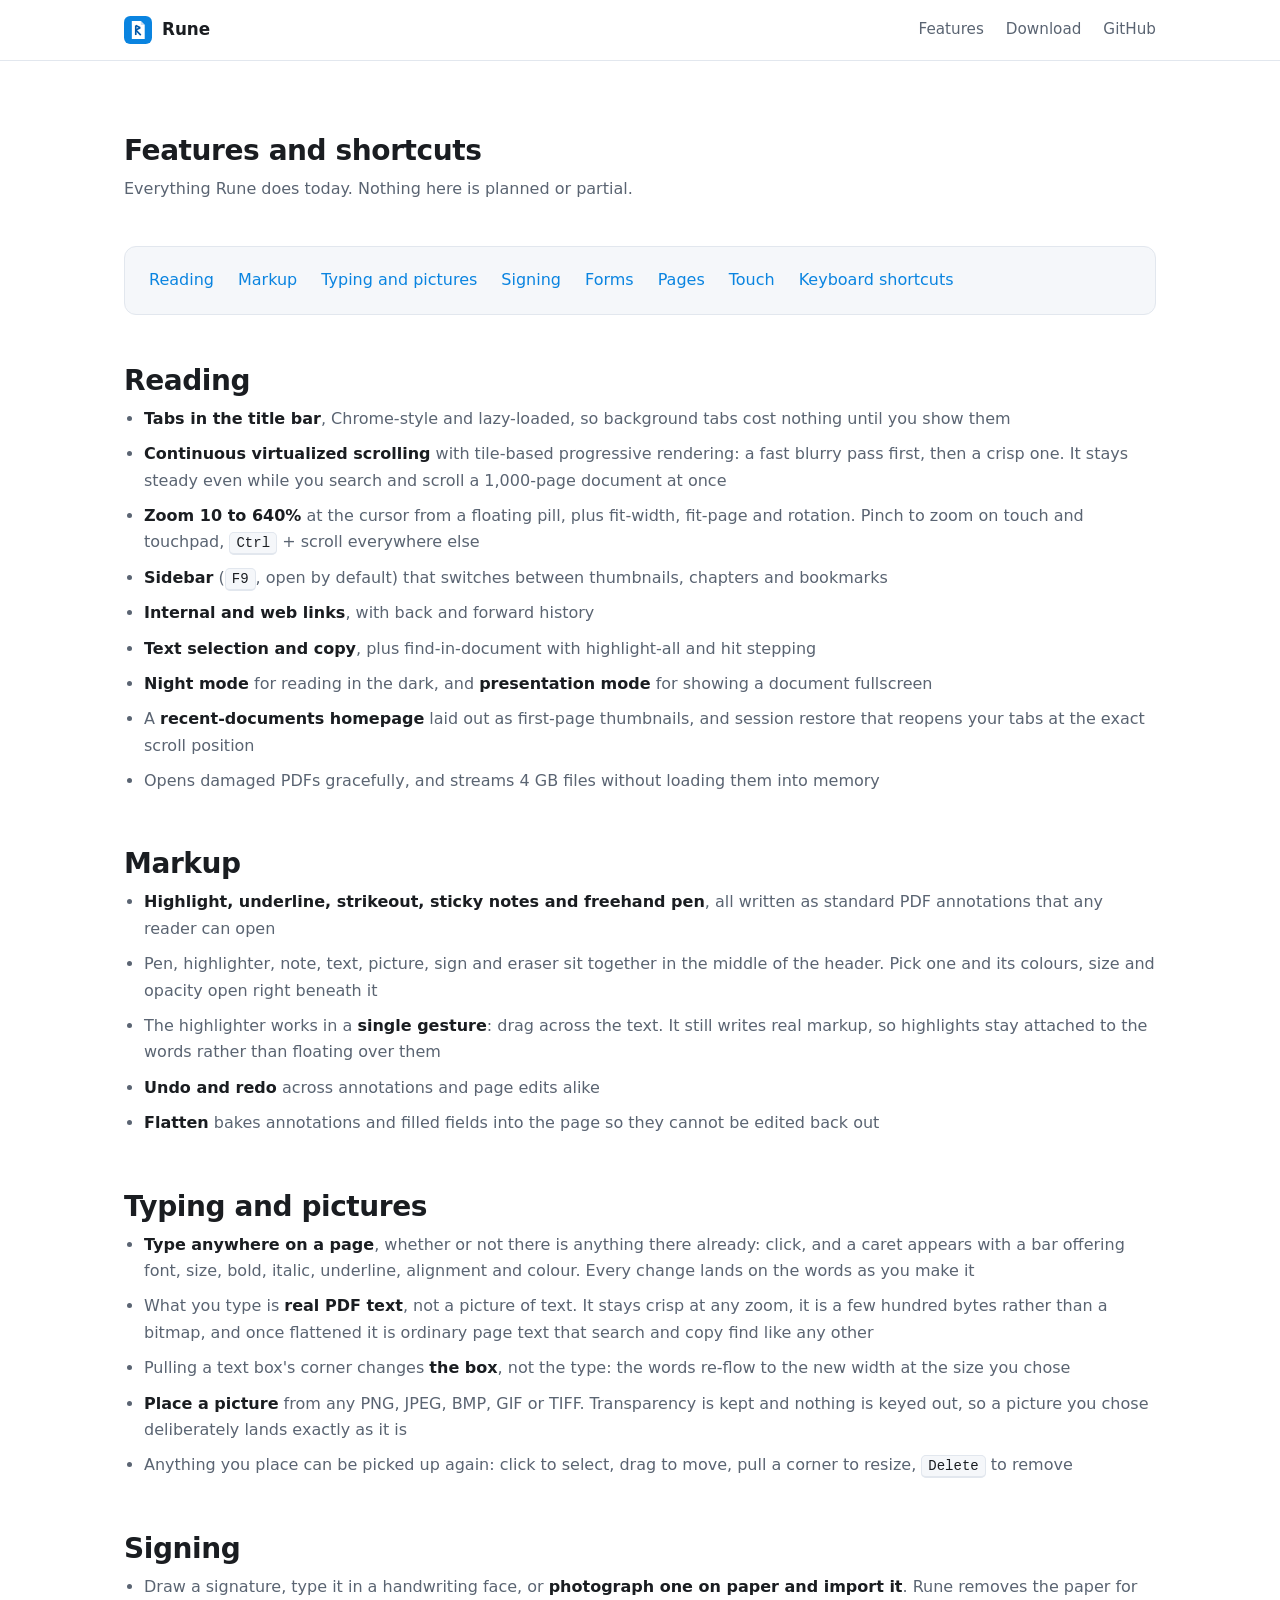
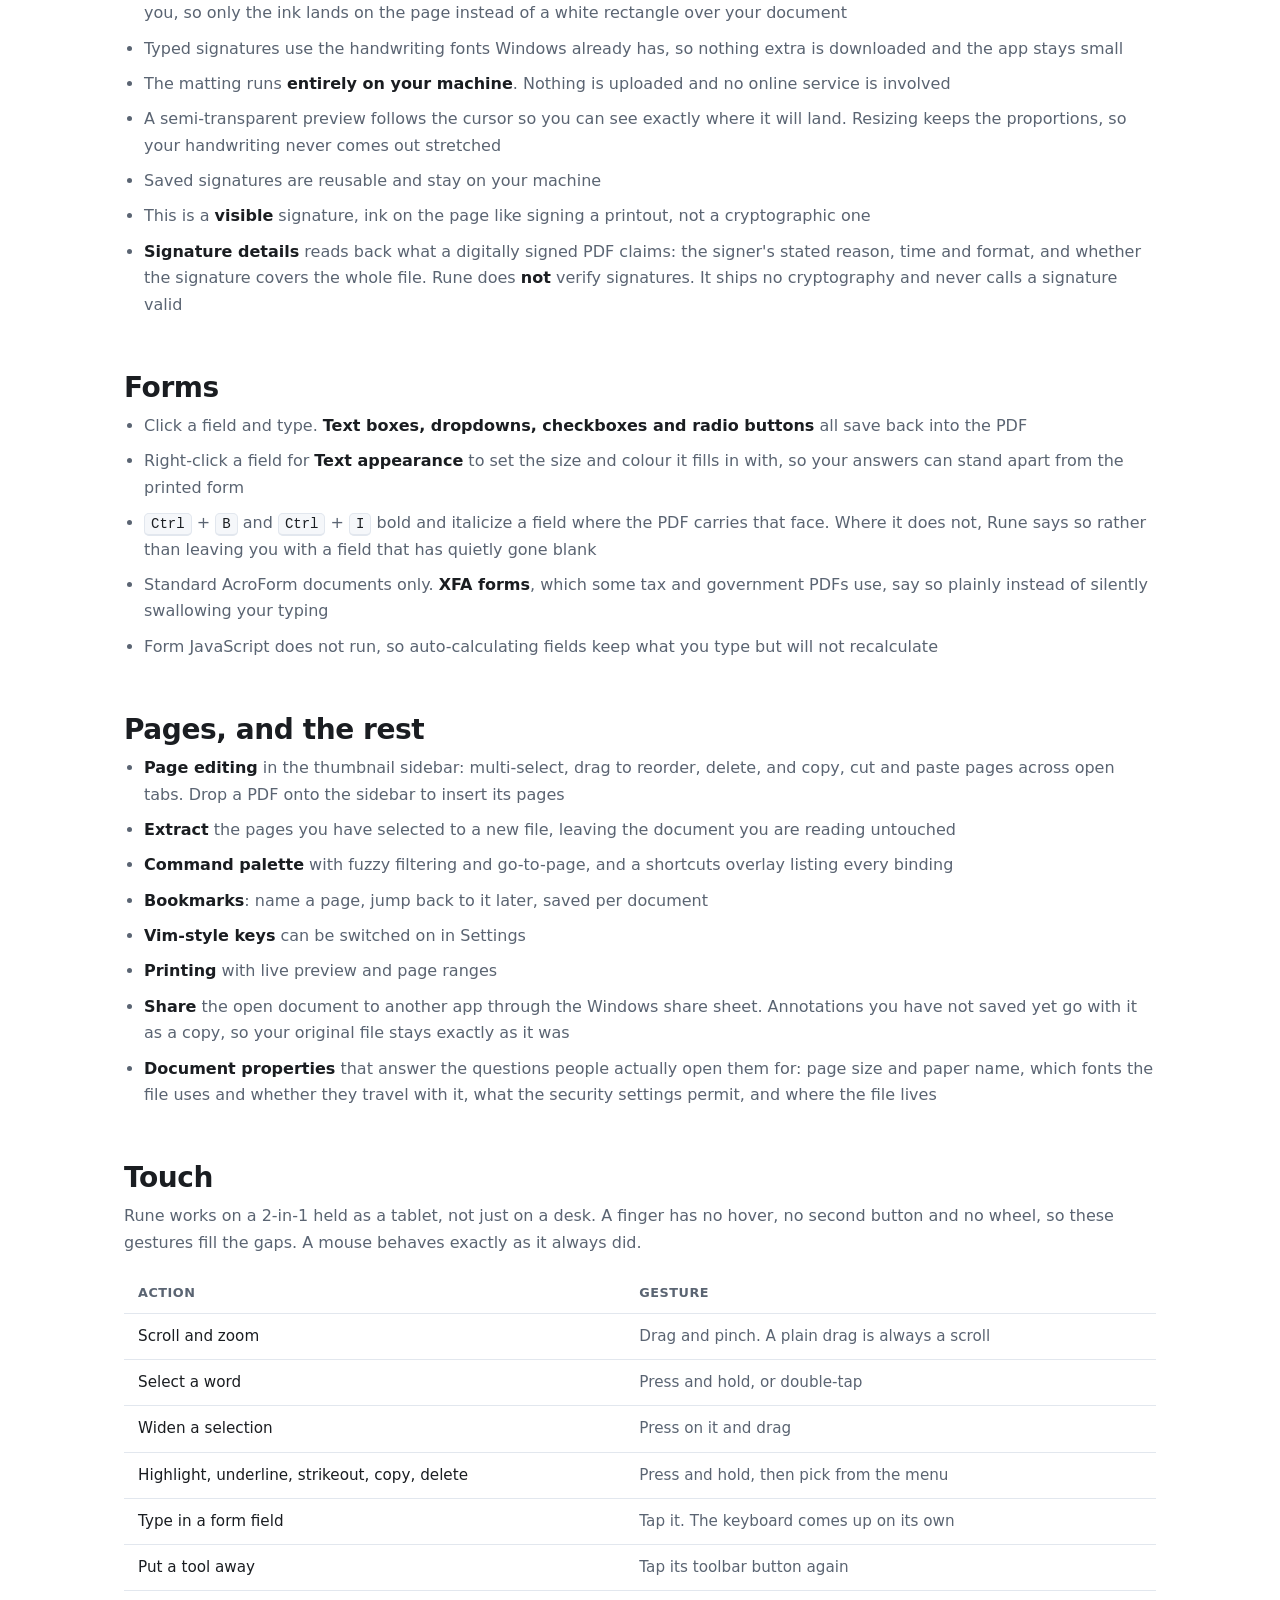
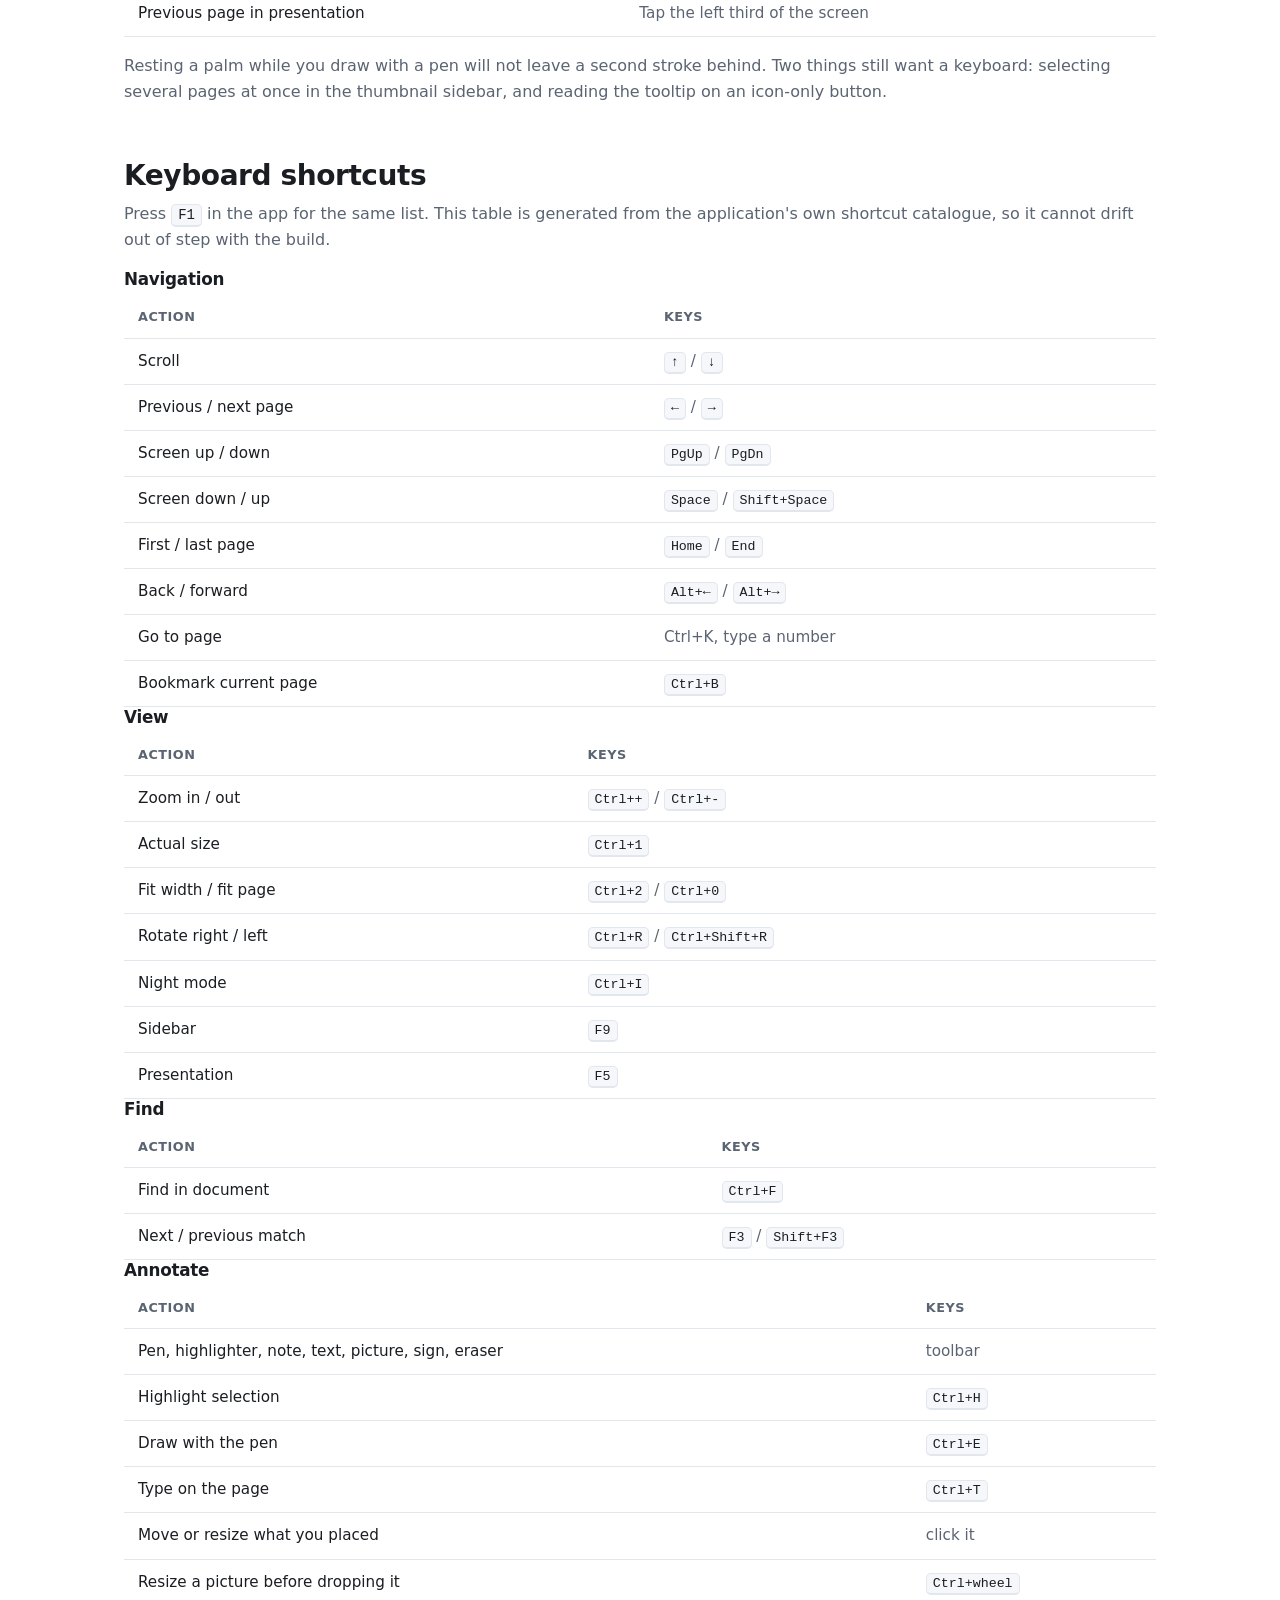
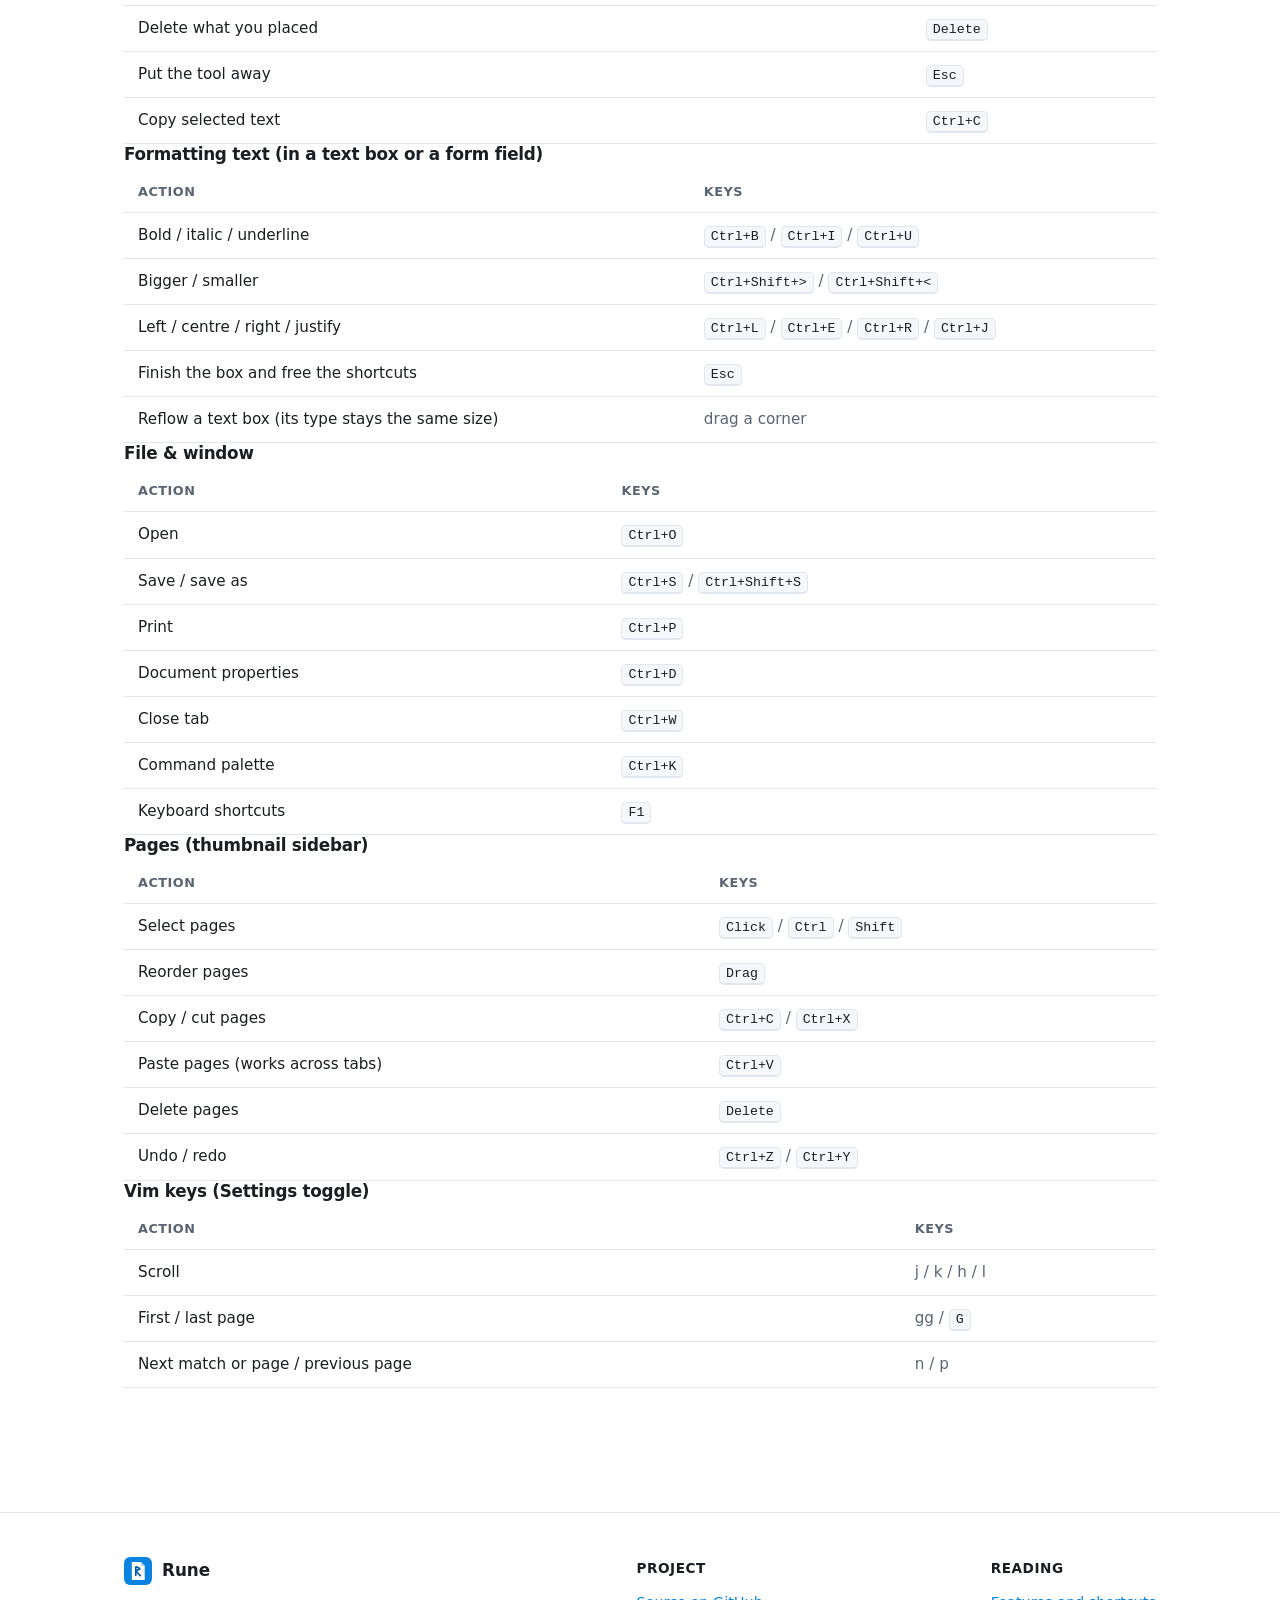
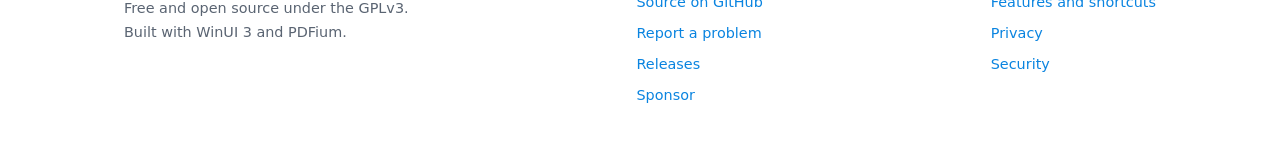
==== commit bad4c785: "A way to say thanks, and a sponsor button that works Rune has never had a way for anyone to support " ====
--- a/site/features.html
+++ b/site/features.html
@@ -309,6 +309,7 @@
         <li><a href="https://github.com/DanialJaved/rune">Source on GitHub</a></li>
         <li><a href="https://github.com/DanialJaved/rune/issues">Report a problem</a></li>
         <li><a href="https://github.com/DanialJaved/rune/releases">Releases</a></li>
+        <li><a href="https://github.com/sponsors/DanialJaved">Sponsor</a></li>
       </ul>
     </div>
     <div>
--- a/site/style.css
+++ b/site/style.css
@@ -4,6 +4,7 @@
 :root {
   --accent: #0A84E0;
   --accent-deep: #0057A8;
+  --sponsor: #bf3989;
   --bg: #ffffff;
   --bg-soft: #f5f7fa;
   --bg-card: #ffffff;
@@ -19,6 +20,7 @@
   :root {
     --accent: #4aa8f0;
     --accent-deep: #0A84E0;
+    --sponsor: #db61a2;
     --bg: #16191d;
     --bg-soft: #1c2025;
     --bg-card: #1f242a;
@@ -185,6 +187,20 @@
   margin-bottom: 12px;
 }
 .card .icon svg { width: 19px; height: 19px; }
+
+/* Cards that carry an action need the .dl treatment, so the button sits on the
+   floor of the card however long the prose above it runs. */
+.card.action { display: flex; flex-direction: column; }
+.card.action p { flex: 1; }
+.card.action .btn { justify-content: center; margin-top: 16px; }
+
+/* The one colour here that is not Rune's own: GitHub's sponsor pink, so the
+   heart reads as the thing people already recognise. It tints the icon and
+   nothing else, because a second button colour would fight the brand gradient. */
+.card .icon.sponsor {
+  background: color-mix(in srgb, var(--sponsor) 14%, transparent);
+  color: var(--sponsor);
+}
 
 /* Alternating screenshot + prose rows */
 .showcase { display: grid; gap: 56px; }
